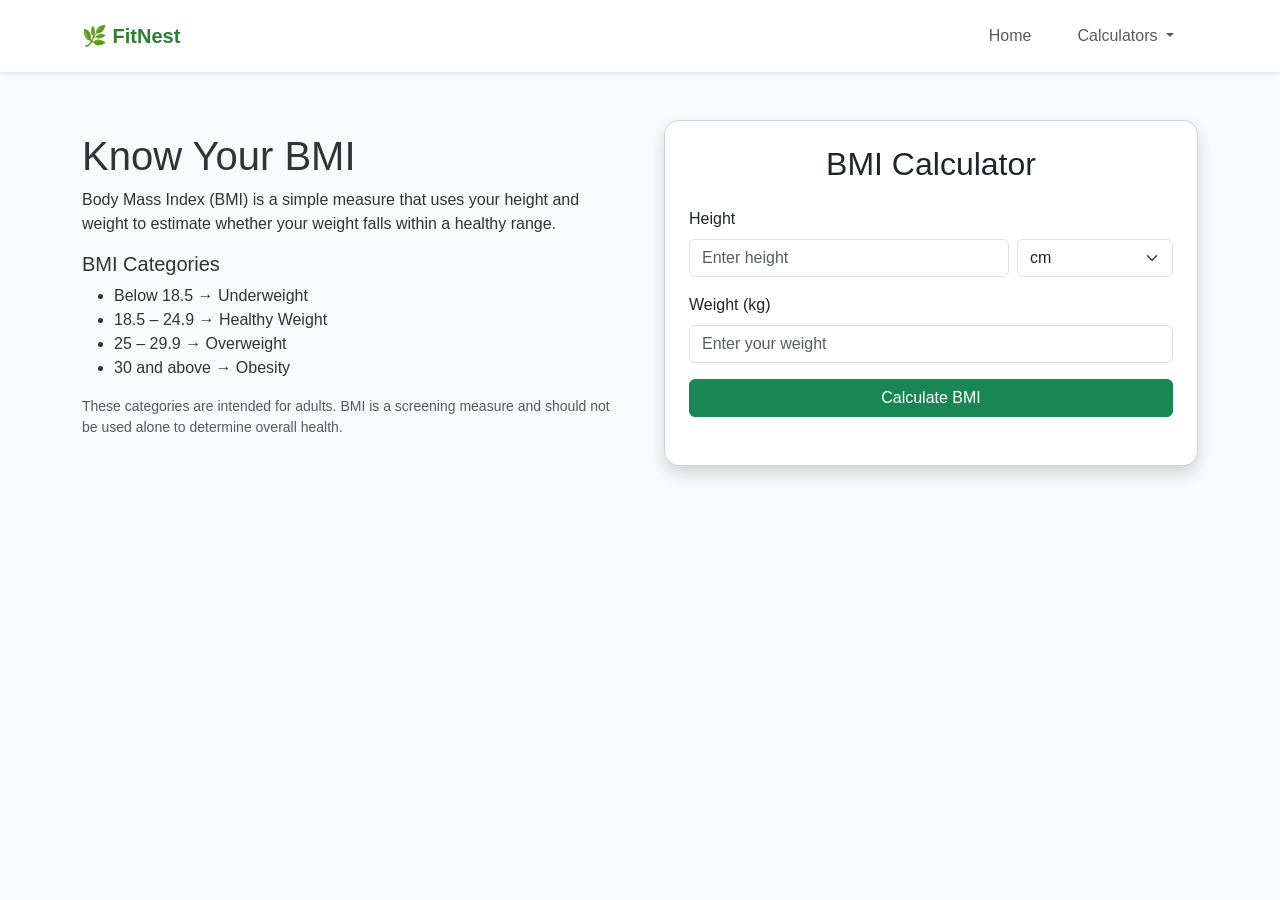
==== pages/bmi.html @ 55b8d534 "Add calculator dropdown navigation" ====
<!DOCTYPE html>
<html lang="en">

<head>
    <meta charset="UTF-8">
    <meta name="viewport" content="width=device-width, initial-scale=1.0">

    <title>BMI Calculator | FitNest</title>

    <!-- Bootstrap CSS -->
    <link href="https://cdn.jsdelivr.net/npm/bootstrap@5.3.8/dist/css/bootstrap.min.css" rel="stylesheet">

    <!-- Custom CSS -->
    <link rel="stylesheet" href="../css/style.css">
</head>

<body>

    <!-- Navbar -->
    <nav class="navbar navbar-expand-lg bg-white shadow-sm py-3">

        <div class="container">

            <a class="navbar-brand logo fw-bold" href="../index.html">
                🌿 FitNest
            </a>

            <button class="navbar-toggler"
                    type="button"
                    data-bs-toggle="collapse"
                    data-bs-target="#navbarNav">

                <span class="navbar-toggler-icon"></span>

            </button>

            <div class="collapse navbar-collapse" id="navbarNav">

                <ul class="navbar-nav ms-auto me-3">

                    <li class="nav-item">
                        <a class="nav-link" href="../index.html">
                            Home
                        </a>
                    </li>

                    <li class="nav-item dropdown">

                        <a class="nav-link dropdown-toggle"
                           href="#"
                           role="button"
                           data-bs-toggle="dropdown">

                            Calculators

                        </a>

                        <ul class="dropdown-menu">

                            <li>
                                <a class="dropdown-item" href="bmi.html">
                                    BMI Calculator
                                </a>
                            </li>

                            <li>
                                <a class="dropdown-item" href="water.html">
                                    Water Intake
                                </a>
                            </li>

                        </ul>

                    </li>

                </ul>

            </div>

        </div>

    </nav>


    <!-- BMI Section -->
    <section class="container py-5">

        <div class="row align-items-center g-5">

            <!-- Information -->
            <div class="col-12 col-lg-6">

                <h1>Know Your BMI</h1>

                <p>
                    Body Mass Index (BMI) is a simple measure that uses your
                    height and weight to estimate whether your weight falls
                    within a healthy range.
                </p>

                <h5>BMI Categories</h5>

                <ul>
                    <li>Below 18.5 → Underweight</li>
                    <li>18.5 – 24.9 → Healthy Weight</li>
                    <li>25 – 29.9 → Overweight</li>
                    <li>30 and above → Obesity</li>
                </ul>

                <p class="text-muted small">
                    These categories are intended for adults. BMI is a
                    screening measure and should not be used alone to
                    determine overall health.
                </p>

            </div>


            <!-- Calculator -->
            <div class="col-12 col-lg-6">

                <div class="card shadow p-4">

                    <h2 class="mb-4 text-center">
                        BMI Calculator
                    </h2>


                    <!-- Height -->
                    <div class="mb-3">

                        <label class="form-label">
                            Height
                        </label>

                        <div class="row g-2">

                            <!-- Height Inputs -->
                            <div class="col-8">

                                <!-- CM Input -->
                                <div id="cmHeight">

                                    <input
                                        type="number"
                                        class="form-control"
                                        id="height"
                                        placeholder="Enter height">

                                </div>


                                <!-- Feet + Inches -->
                                <div class="row g-2 d-none"
                                     id="feetHeight">

                                    <div class="col-6">

                                        <input
                                            type="number"
                                            class="form-control"
                                            id="feet"
                                            placeholder="Feet">

                                    </div>

                                    <div class="col-6">

                                        <input
                                            type="number"
                                            class="form-control"
                                            id="inches"
                                            placeholder="Inches">

                                    </div>

                                </div>

                            </div>


                            <!-- Unit Dropdown -->
                            <div class="col-4">

                                <select
                                    class="form-select"
                                    id="heightUnit"
                                    onchange="changeHeightUnit()">

                                    <option value="cm">
                                        cm
                                    </option>

                                    <option value="ft">
                                        ft / in
                                    </option>

                                </select>

                            </div>

                        </div>

                    </div>


                    <!-- Weight -->
                    <div class="mb-3">

                        <label for="weight" class="form-label">
                            Weight (kg)
                        </label>

                        <input
                            type="number"
                            class="form-control"
                            id="weight"
                            placeholder="Enter your weight">

                    </div>


                    <!-- Calculate Button -->
                    <button
                        class="btn btn-success w-100"
                        onclick="calculateBMI()">

                        Calculate BMI

                    </button>


                    <!-- Result -->
                    <div id="result" class="mt-4"></div>

                </div>

            </div>

        </div>

    </section>


    <!-- Bootstrap JS -->
    <script src="https://cdn.jsdelivr.net/npm/bootstrap@5.3.8/dist/js/bootstrap.bundle.min.js"></script>

    <!-- BMI JavaScript -->
    <script src="../js/bmi.js"></script>

</body>

</html>
---- css/style.css ----
*{
    margin:0;
    padding:0;
    box-sizing:border-box;
    font-family:'Segoe UI',sans-serif;
}

body{
    background:#f8fafc;
    color:#333;
}

/* Navbar */

nav{
    display:flex;
    justify-content:space-between;
    align-items:center;
    padding:20px 8%;
    background:white;
    box-shadow:0 2px 10px rgba(0,0,0,0.08);
}

.logo{
    color:#2e7d32;
}

nav ul{
    display:flex;
    list-style:none;
    gap:30px;
}

nav ul li a{
    text-decoration:none;
    color:#333;
    font-weight:500;
}

button{
    background:#2e7d32;
    color:white;
    border:none;
    padding:12px 22px;
    border-radius:8px;
    cursor:pointer;
}

/* Hero */

.hero{
    display:flex;
    justify-content:space-between;
    align-items:center;
    padding:80px 8%;
    gap:50px;
}

.hero-content{
    flex:1;
}

.hero h1{
    font-size:50px;
    margin-bottom:20px;
    color:#1b4332;
}

.hero p{
    font-size:18px;
    line-height:1.7;
    margin-bottom:30px;
}

.hero-image{
    flex:1;
}

.hero-image img{
    width:100%;
}

/* Features */

.features{
    padding:80px 8%;
    text-align:center;
}

.features h2{
    margin-bottom:40px;
    font-size:36px;
}

.cards{
    display:grid;
    grid-template-columns:repeat(auto-fit,minmax(230px,1fr));
    gap:25px;
}

.card{
    background:white;
    padding:30px;
    border-radius:15px;
    box-shadow:0 5px 20px rgba(0,0,0,0.08);
    transition:.3s;
}

.card:hover{
    transform:translateY(-8px);
}

.card h3{
    margin-bottom:15px;
    color:#2e7d32;
}


/* About Section */

.about{
    display:flex;
    justify-content:space-between;
    align-items:center;
    gap:60px;
    padding:80px 8%;
    background:white;
}

.about-image{
    flex:1;
}

.about-image img{
    width:100%;
    max-width:500px;
}

.about-content{
    flex:1;
}

.about-content h2{
    font-size:40px;
    color:#1b4332;
    margin-bottom:20px;
}

.about-content p{
    font-size:18px;
    line-height:1.8;
    margin-bottom:25px;
    color:#555;
}
/* Footer */

footer{
    background:#1b4332;
    color:white;
    text-align:center;
    padding:20px;
    margin-top:50px;
}
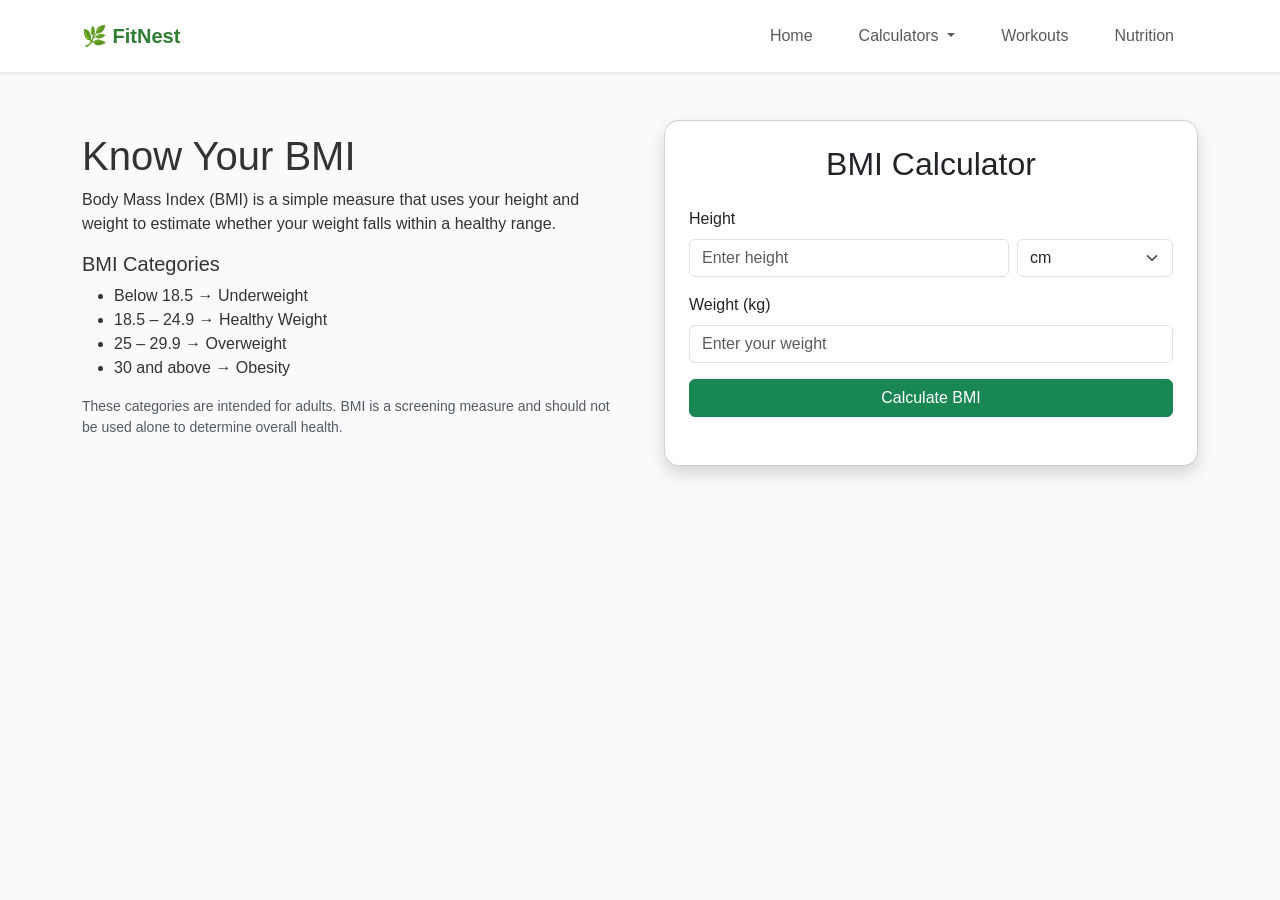
==== commit d977b403: "Add personalized nutrition guide" ====
--- a/pages/bmi.html
+++ b/pages/bmi.html
@@ -17,69 +17,82 @@
 <body>
 
     <!-- Navbar -->
-    <nav class="navbar navbar-expand-lg bg-white shadow-sm py-3">
-
-        <div class="container">
-
-            <a class="navbar-brand logo fw-bold" href="../index.html">
-                🌿 FitNest
-            </a>
-
-            <button class="navbar-toggler"
-                    type="button"
-                    data-bs-toggle="collapse"
-                    data-bs-target="#navbarNav">
-
-                <span class="navbar-toggler-icon"></span>
-
-            </button>
-
-            <div class="collapse navbar-collapse" id="navbarNav">
-
-                <ul class="navbar-nav ms-auto me-3">
-
-                    <li class="nav-item">
-                        <a class="nav-link" href="../index.html">
-                            Home
-                        </a>
-                    </li>
-
-                    <li class="nav-item dropdown">
-
-                        <a class="nav-link dropdown-toggle"
-                           href="#"
-                           role="button"
-                           data-bs-toggle="dropdown">
-
-                            Calculators
-
-                        </a>
-
-                        <ul class="dropdown-menu">
-
-                            <li>
-                                <a class="dropdown-item" href="bmi.html">
-                                    BMI Calculator
-                                </a>
-                            </li>
-
-                            <li>
-                                <a class="dropdown-item" href="water.html">
-                                    Water Intake
-                                </a>
-                            </li>
-
-                        </ul>
-
-                    </li>
-
-                </ul>
-
-            </div>
+   <!-- Navbar -->
+<nav class="navbar navbar-expand-lg bg-white shadow-sm py-3">
+
+    <div class="container">
+
+        <a class="navbar-brand logo fw-bold" href="../index.html">
+            🌿 FitNest
+        </a>
+
+        <button class="navbar-toggler"
+                type="button"
+                data-bs-toggle="collapse"
+                data-bs-target="#navbarNav">
+
+            <span class="navbar-toggler-icon"></span>
+
+        </button>
+
+        <div class="collapse navbar-collapse" id="navbarNav">
+
+            <ul class="navbar-nav ms-auto me-3">
+
+                <li class="nav-item">
+                    <a class="nav-link" href="../index.html">
+                        Home
+                    </a>
+                </li>
+
+                <li class="nav-item dropdown">
+
+                    <a class="nav-link dropdown-toggle"
+                       href="#"
+                       role="button"
+                       data-bs-toggle="dropdown">
+
+                        Calculators
+
+                    </a>
+
+                    <ul class="dropdown-menu">
+
+                        <li>
+                            <a class="dropdown-item" href="bmi.html">
+                                BMI Calculator
+                            </a>
+                        </li>
+
+                        <li>
+                            <a class="dropdown-item" href="water.html">
+                                Water Intake
+                            </a>
+                        </li>
+
+                    </ul>
+
+                </li>
+
+                <li class="nav-item">
+                    <a class="nav-link" href="workout.html">
+                        Workouts
+                    </a>
+                </li>
+
+                <li class="nav-item">
+                    <a class="nav-link" href="nutrition.html">
+                        Nutrition
+                    </a>
+                </li>
+
+            </ul>
 
         </div>
 
-    </nav>
+    </div>
+
+</nav>
 
 
     <!-- BMI Section -->
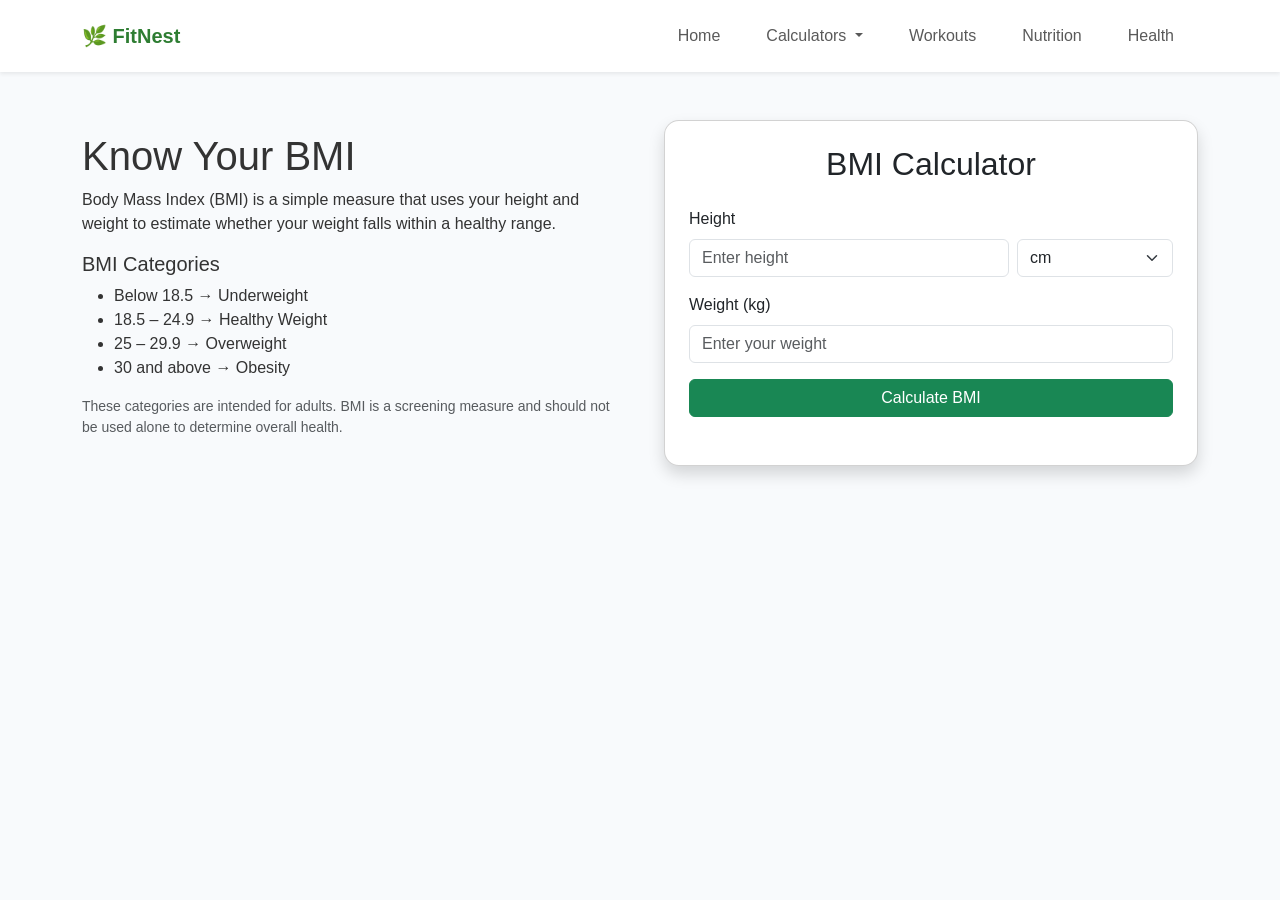
==== commit 7cf0c967: "Add health guidance feature" ====
--- a/pages/bmi.html
+++ b/pages/bmi.html
@@ -83,6 +83,12 @@
                 <li class="nav-item">
                     <a class="nav-link" href="nutrition.html">
                         Nutrition
+                    </a>
+                </li>
+
+                <li class="nav-item">
+                    <a class="nav-link" href="health.html">
+                        Health
                     </a>
                 </li>
 
--- a/css/style.css
+++ b/css/style.css
@@ -160,4 +160,5 @@
     text-align:center;
     padding:20px;
     margin-top:50px;
-}+}
+
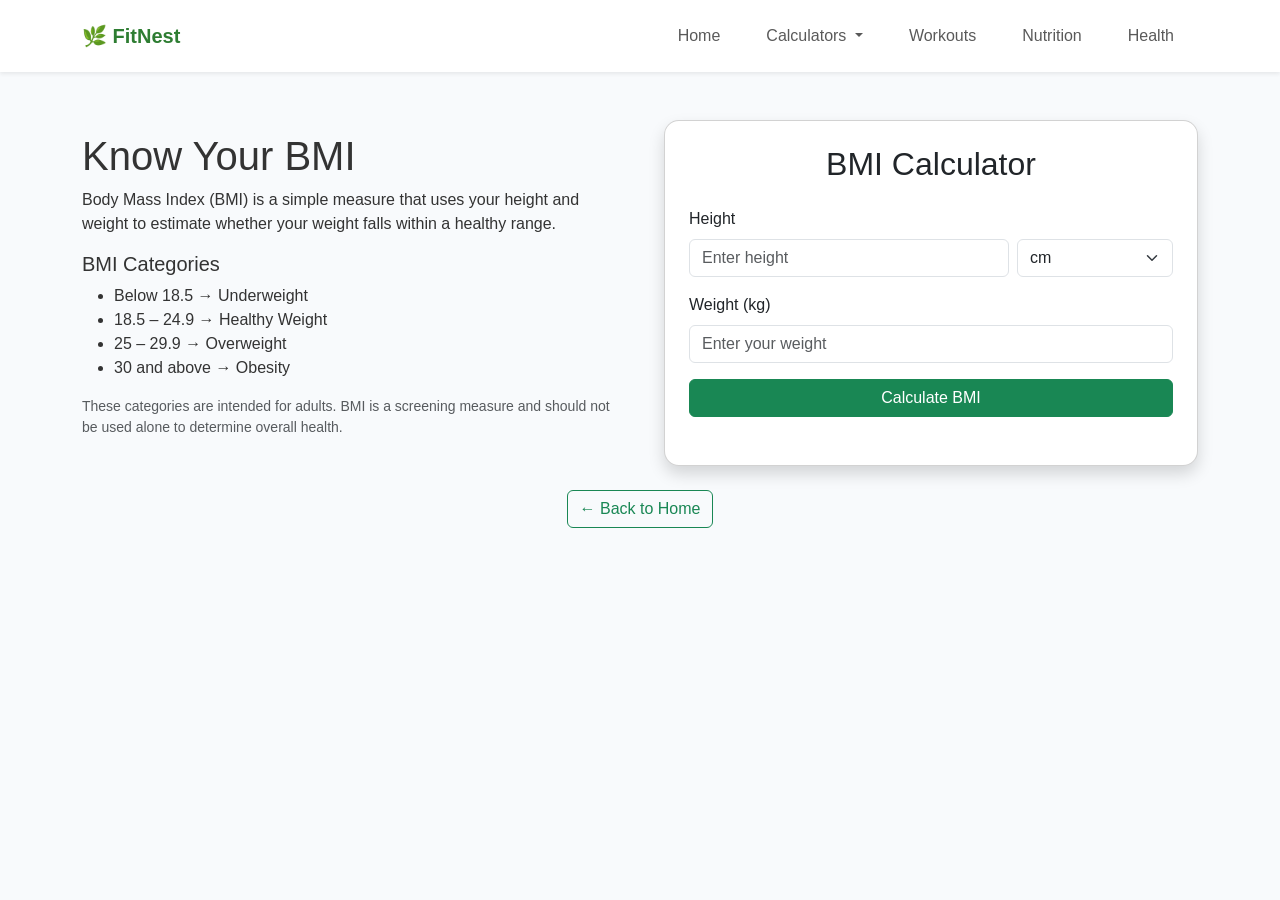
==== commit 89cb81dd: "Improve page navigation" ====
--- a/pages/bmi.html
+++ b/pages/bmi.html
@@ -258,6 +258,12 @@
 
         </div>
 
+        <div class="text-center mt-4">
+    <a href="../index.html" class="btn btn-outline-success">
+        ← Back to Home
+    </a>
+</div>
+
     </section>
 
 
--- a/css/style.css
+++ b/css/style.css
@@ -161,4 +161,6 @@
     padding:20px;
     margin-top:50px;
 }
-
+html {
+    scroll-behavior: smooth;
+}
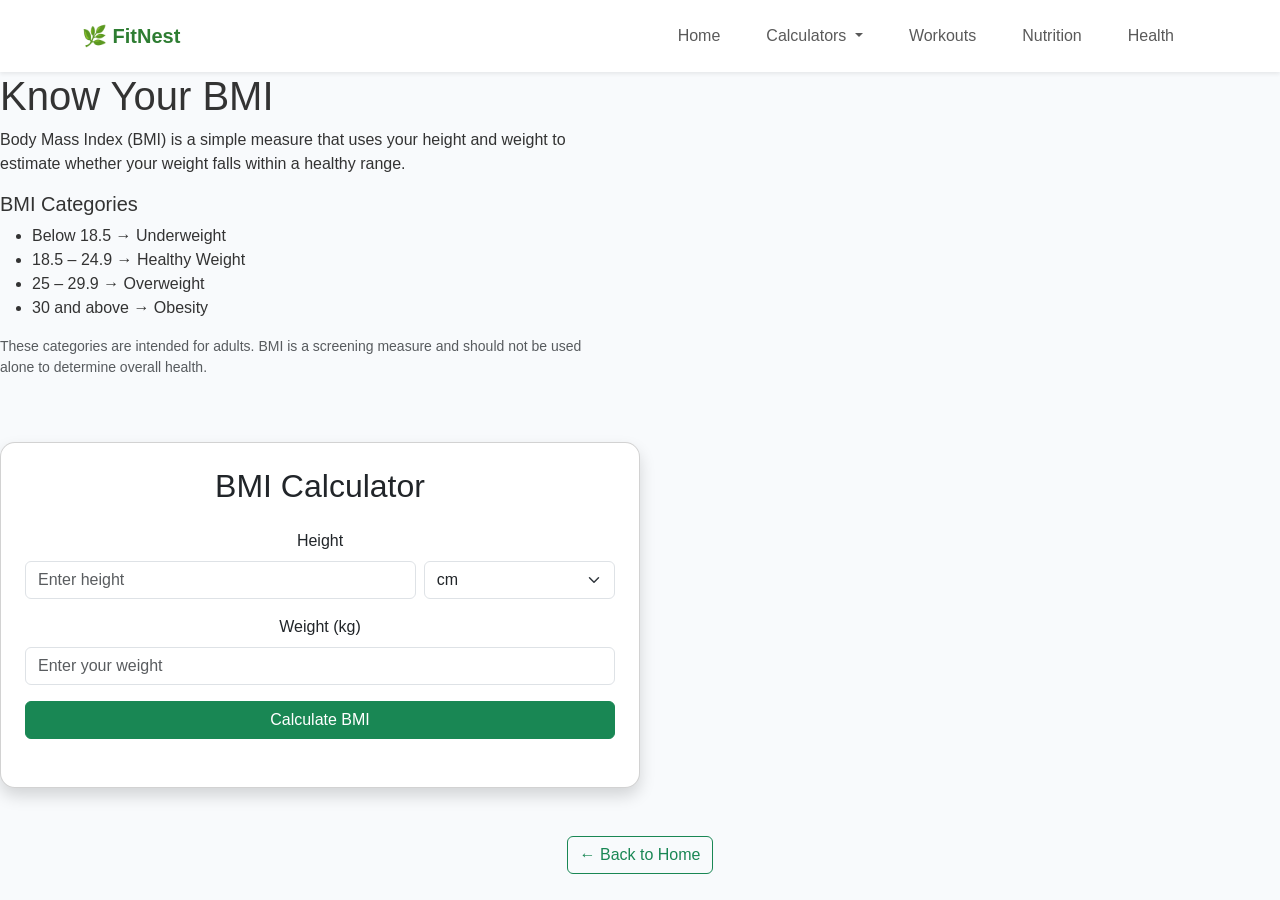
==== commit ac52896a: "Added some images in the image folder" ====
--- a/pages/bmi.html
+++ b/pages/bmi.html
@@ -81,7 +81,7 @@
                 </li>
 
                 <li class="nav-item">
-                    <a class="nav-link" href="nutrition.html">
+                    <a class="nav-link " href="nutrition.html">
                         Nutrition
                     </a>
                 </li>
@@ -102,7 +102,7 @@
 
 
     <!-- BMI Section -->
-    <section class="container py-5">
+
 
         <div class="row align-items-center g-5">
 
@@ -133,7 +133,8 @@
                 </p>
 
             </div>
-
+            <div class="text-center mb-4">
+    
 
             <!-- Calculator -->
             <div class="col-12 col-lg-6">
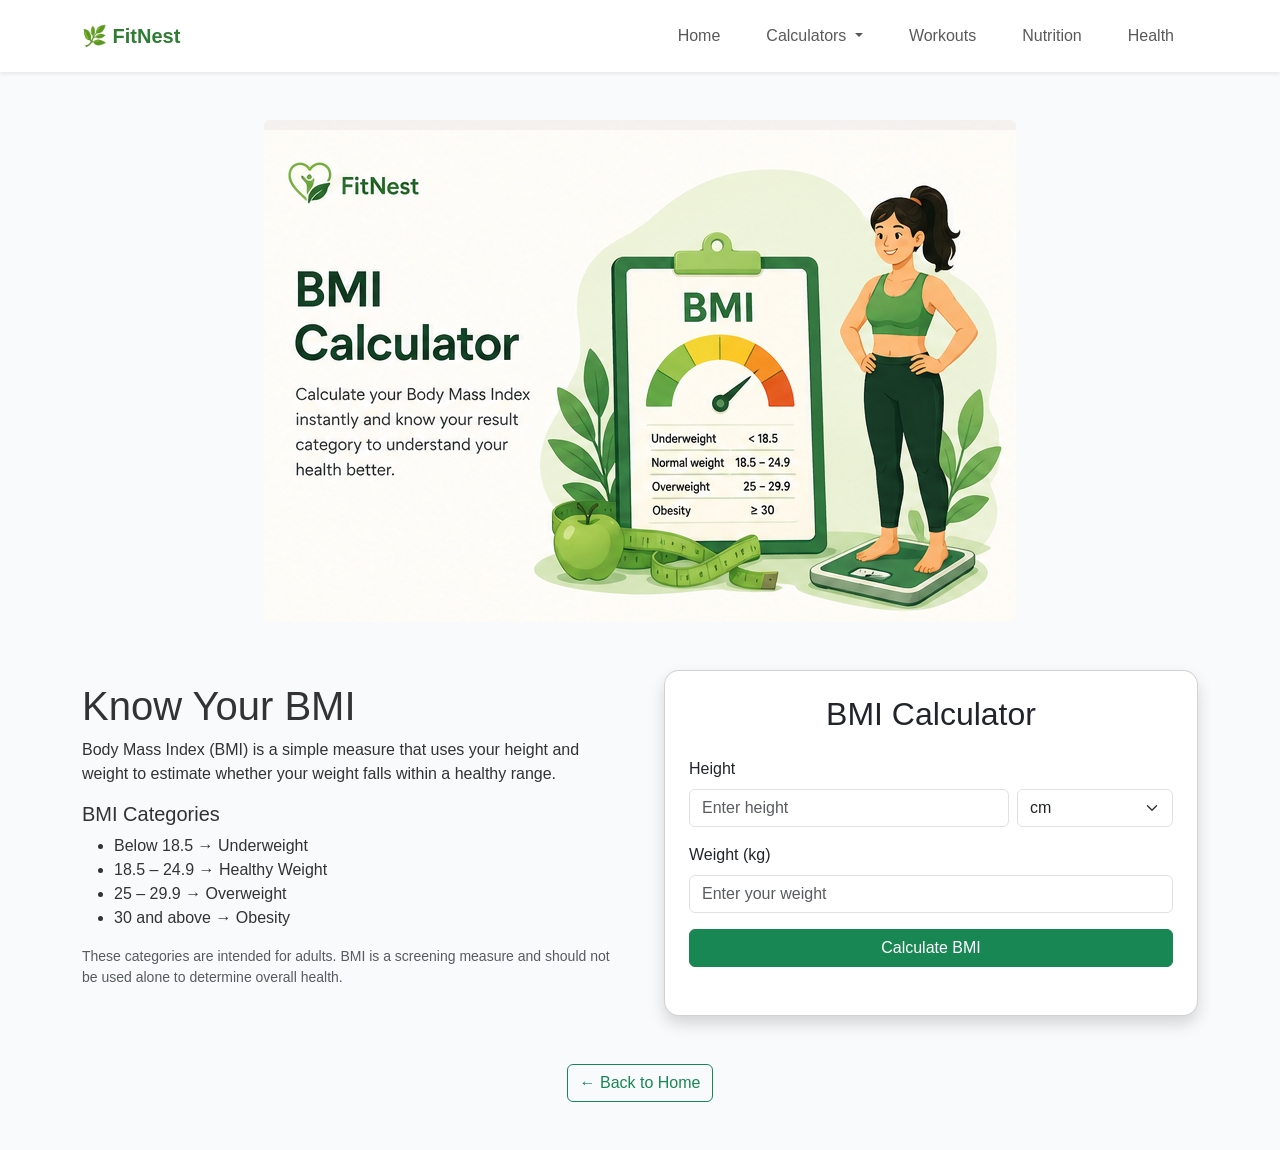
==== commit c5b4d879: "Added bms page image" ====
--- a/pages/bmi.html
+++ b/pages/bmi.html
@@ -2,161 +2,262 @@
 <html lang="en">
 
 <head>
+
     <meta charset="UTF-8">
-    <meta name="viewport" content="width=device-width, initial-scale=1.0">
+
+    <meta name="viewport"
+          content="width=device-width, initial-scale=1.0">
 
     <title>BMI Calculator | FitNest</title>
 
     <!-- Bootstrap CSS -->
-    <link href="https://cdn.jsdelivr.net/npm/bootstrap@5.3.8/dist/css/bootstrap.min.css" rel="stylesheet">
+    <link href="https://cdn.jsdelivr.net/npm/bootstrap@5.3.8/dist/css/bootstrap.min.css"
+          rel="stylesheet">
 
     <!-- Custom CSS -->
-    <link rel="stylesheet" href="../css/style.css">
+    <link rel="stylesheet"
+          href="../css/style.css">
+
 </head>
 
+
 <body>
 
+
     <!-- Navbar -->
-   <!-- Navbar -->
-<nav class="navbar navbar-expand-lg bg-white shadow-sm py-3">
-
-    <div class="container">
-
-        <a class="navbar-brand logo fw-bold" href="../index.html">
-            🌿 FitNest
-        </a>
-
-        <button class="navbar-toggler"
-                type="button"
-                data-bs-toggle="collapse"
-                data-bs-target="#navbarNav">
-
-            <span class="navbar-toggler-icon"></span>
-
-        </button>
-
-        <div class="collapse navbar-collapse" id="navbarNav">
-
-            <ul class="navbar-nav ms-auto me-3">
-
-                <li class="nav-item">
-                    <a class="nav-link" href="../index.html">
-                        Home
-                    </a>
-                </li>
-
-                <li class="nav-item dropdown">
-
-                    <a class="nav-link dropdown-toggle"
-                       href="#"
-                       role="button"
-                       data-bs-toggle="dropdown">
-
-                        Calculators
-
-                    </a>
-
-                    <ul class="dropdown-menu">
-
-                        <li>
-                            <a class="dropdown-item" href="bmi.html">
-                                BMI Calculator
-                            </a>
-                        </li>
-
-                        <li>
-                            <a class="dropdown-item" href="water.html">
-                                Water Intake
-                            </a>
-                        </li>
-
-                    </ul>
-
-                </li>
-
-                <li class="nav-item">
-                    <a class="nav-link" href="workout.html">
-                        Workouts
-                    </a>
-                </li>
-
-                <li class="nav-item">
-                    <a class="nav-link " href="nutrition.html">
-                        Nutrition
-                    </a>
-                </li>
-
-                <li class="nav-item">
-                    <a class="nav-link" href="health.html">
-                        Health
-                    </a>
-                </li>
-
-            </ul>
+    <nav class="navbar navbar-expand-lg bg-white shadow-sm py-3">
+
+        <div class="container">
+
+            <a class="navbar-brand logo fw-bold"
+               href="../index.html">
+
+                🌿 FitNest
+
+            </a>
+
+
+            <button class="navbar-toggler"
+                    type="button"
+                    data-bs-toggle="collapse"
+                    data-bs-target="#navbarNav">
+
+                <span class="navbar-toggler-icon"></span>
+
+            </button>
+
+
+            <div class="collapse navbar-collapse"
+                 id="navbarNav">
+
+                <ul class="navbar-nav ms-auto me-3">
+
+                    <li class="nav-item">
+
+                        <a class="nav-link"
+                           href="../index.html">
+
+                            Home
+
+                        </a>
+
+                    </li>
+
+
+                    <!-- Calculators -->
+                    <li class="nav-item dropdown">
+
+                        <a class="nav-link dropdown-toggle"
+                           href="#"
+                           role="button"
+                           data-bs-toggle="dropdown">
+
+                            Calculators
+
+                        </a>
+
+
+                        <ul class="dropdown-menu">
+
+                            <li>
+
+                                <a class="dropdown-item"
+                                   href="bmi.html">
+
+                                    BMI Calculator
+
+                                </a>
+
+                            </li>
+
+
+                            <li>
+
+                                <a class="dropdown-item"
+                                   href="water.html">
+
+                                    Water Intake
+
+                                </a>
+
+                            </li>
+
+                        </ul>
+
+                    </li>
+
+
+                    <!-- Workouts -->
+                    <li class="nav-item">
+
+                        <a class="nav-link"
+                           href="workout.html">
+
+                            Workouts
+
+                        </a>
+
+                    </li>
+
+
+                    <!-- Nutrition -->
+                    <li class="nav-item">
+
+                        <a class="nav-link"
+                           href="nutrition.html">
+
+                            Nutrition
+
+                        </a>
+
+                    </li>
+
+
+                    <!-- Health -->
+                    <li class="nav-item">
+
+                        <a class="nav-link"
+                           href="health.html">
+
+                            Health
+
+                        </a>
+
+                    </li>
+
+                </ul>
+
+            </div>
 
         </div>
 
-    </div>
-
-</nav>
+    </nav>
+
 
 
     <!-- BMI Section -->
-
-
+    <section class="container py-5">
+
+
+        <!-- BMI Image -->
+        <div class="text-center mb-5">
+
+            <img src="../images/bmi.png"
+                 class="img-fluid rounded page-image"
+                 alt="BMI Calculator">
+
+        </div>
+
+
+        <!-- BMI Content -->
         <div class="row align-items-center g-5">
+
 
             <!-- Information -->
             <div class="col-12 col-lg-6">
 
-                <h1>Know Your BMI</h1>
+                <h1>
+                    Know Your BMI
+                </h1>
+
 
                 <p>
-                    Body Mass Index (BMI) is a simple measure that uses your
-                    height and weight to estimate whether your weight falls
-                    within a healthy range.
+
+                    Body Mass Index (BMI) is a simple measure
+                    that uses your height and weight to estimate
+                    whether your weight falls within a healthy range.
+
                 </p>
 
-                <h5>BMI Categories</h5>
+
+                <h5>
+                    BMI Categories
+                </h5>
+
 
                 <ul>
-                    <li>Below 18.5 → Underweight</li>
-                    <li>18.5 – 24.9 → Healthy Weight</li>
-                    <li>25 – 29.9 → Overweight</li>
-                    <li>30 and above → Obesity</li>
+
+                    <li>
+                        Below 18.5 → Underweight
+                    </li>
+
+                    <li>
+                        18.5 – 24.9 → Healthy Weight
+                    </li>
+
+                    <li>
+                        25 – 29.9 → Overweight
+                    </li>
+
+                    <li>
+                        30 and above → Obesity
+                    </li>
+
                 </ul>
 
+
                 <p class="text-muted small">
-                    These categories are intended for adults. BMI is a
-                    screening measure and should not be used alone to
-                    determine overall health.
+
+                    These categories are intended for adults.
+                    BMI is a screening measure and should not
+                    be used alone to determine overall health.
+
                 </p>
 
             </div>
-            <div class="text-center mb-4">
-    
+
+
 
             <!-- Calculator -->
             <div class="col-12 col-lg-6">
 
                 <div class="card shadow p-4">
 
+
                     <h2 class="mb-4 text-center">
+
                         BMI Calculator
+
                     </h2>
+
 
 
                     <!-- Height -->
                     <div class="mb-3">
 
                         <label class="form-label">
+
                             Height
+
                         </label>
 
+
                         <div class="row g-2">
+
 
                             <!-- Height Inputs -->
                             <div class="col-8">
+
 
                                 <!-- CM Input -->
                                 <div id="cmHeight">
@@ -170,9 +271,11 @@
                                 </div>
 
 
+
                                 <!-- Feet + Inches -->
                                 <div class="row g-2 d-none"
                                      id="feetHeight">
+
 
                                     <div class="col-6">
 
@@ -184,6 +287,7 @@
 
                                     </div>
 
+
                                     <div class="col-6">
 
                                         <input
@@ -194,9 +298,11 @@
 
                                     </div>
 
+
                                 </div>
 
                             </div>
+
 
 
                             <!-- Unit Dropdown -->
@@ -224,12 +330,17 @@
                     </div>
 
 
+
                     <!-- Weight -->
                     <div class="mb-3">
 
-                        <label for="weight" class="form-label">
+                        <label for="weight"
+                               class="form-label">
+
                             Weight (kg)
+
                         </label>
+
 
                         <input
                             type="number"
@@ -240,6 +351,7 @@
                     </div>
 
 
+
                     <!-- Calculate Button -->
                     <button
                         class="btn btn-success w-100"
@@ -250,8 +362,13 @@
                     </button>
 
 
+
                     <!-- Result -->
-                    <div id="result" class="mt-4"></div>
+                    <div id="result"
+                         class="mt-4">
+
+                    </div>
+
 
                 </div>
 
@@ -259,21 +376,33 @@
 
         </div>
 
-        <div class="text-center mt-4">
-    <a href="../index.html" class="btn btn-outline-success">
-        ← Back to Home
-    </a>
-</div>
+
+
+        <!-- Back to Home -->
+        <div class="text-center mt-5">
+
+            <a href="../index.html"
+               class="btn btn-outline-success">
+
+                ← Back to Home
+
+            </a>
+
+        </div>
+
 
     </section>
+
 
 
     <!-- Bootstrap JS -->
     <script src="https://cdn.jsdelivr.net/npm/bootstrap@5.3.8/dist/js/bootstrap.bundle.min.js"></script>
 
+
     <!-- BMI JavaScript -->
     <script src="../js/bmi.js"></script>
 
+
 </body>
 
 </html>
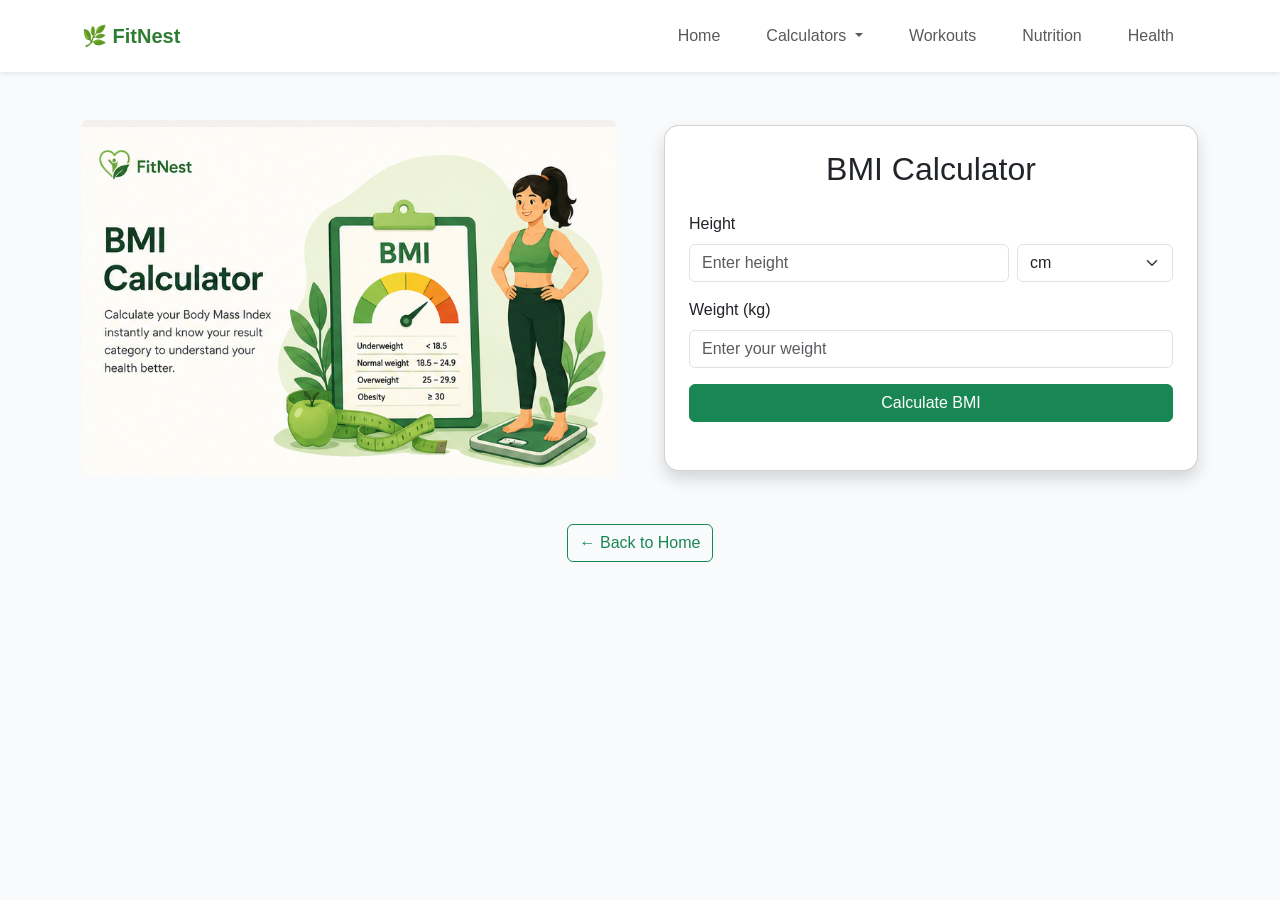
==== commit b323a960: "Made bmi page ui better,removed duplicates" ====
--- a/pages/bmi.html
+++ b/pages/bmi.html
@@ -153,14 +153,14 @@
 
     </nav>
 
-
-
-    <!-- BMI Section -->
-    <section class="container py-5">
-
+<!-- BMI Section -->
+<!-- BMI Section -->
+<section class="container py-5">
+
+    <div class="row align-items-center g-5">
 
         <!-- BMI Image -->
-        <div class="text-center mb-5">
+        <div class="col-12 col-lg-6 text-center">
 
             <img src="../images/bmi.png"
                  class="img-fluid rounded page-image"
@@ -169,231 +169,148 @@
         </div>
 
 
-        <!-- BMI Content -->
-        <div class="row align-items-center g-5">
-
-
-            <!-- Information -->
-            <div class="col-12 col-lg-6">
-
-                <h1>
-                    Know Your BMI
-                </h1>
-
-
-                <p>
-
-                    Body Mass Index (BMI) is a simple measure
-                    that uses your height and weight to estimate
-                    whether your weight falls within a healthy range.
-
-                </p>
-
-
-                <h5>
-                    BMI Categories
-                </h5>
-
-
-                <ul>
-
-                    <li>
-                        Below 18.5 → Underweight
-                    </li>
-
-                    <li>
-                        18.5 – 24.9 → Healthy Weight
-                    </li>
-
-                    <li>
-                        25 – 29.9 → Overweight
-                    </li>
-
-                    <li>
-                        30 and above → Obesity
-                    </li>
-
-                </ul>
-
-
-                <p class="text-muted small">
-
-                    These categories are intended for adults.
-                    BMI is a screening measure and should not
-                    be used alone to determine overall health.
-
-                </p>
-
-            </div>
-
-
-
-            <!-- Calculator -->
-            <div class="col-12 col-lg-6">
-
-                <div class="card shadow p-4">
-
-
-                    <h2 class="mb-4 text-center">
-
-                        BMI Calculator
-
-                    </h2>
-
-
-
-                    <!-- Height -->
-                    <div class="mb-3">
-
-                        <label class="form-label">
-
-                            Height
-
-                        </label>
-
-
-                        <div class="row g-2">
-
-
-                            <!-- Height Inputs -->
-                            <div class="col-8">
-
-
-                                <!-- CM Input -->
-                                <div id="cmHeight">
+        <!-- Calculator -->
+        <div class="col-12 col-lg-6">
+
+            <div class="card shadow p-4">
+
+                <h2 class="mb-4 text-center">
+                    BMI Calculator
+                </h2>
+
+
+                <!-- Height -->
+                <div class="mb-3">
+
+                    <label class="form-label">
+                        Height
+                    </label>
+
+                    <div class="row g-2">
+
+                        <div class="col-8">
+
+                            <!-- CM Input -->
+                            <div id="cmHeight">
+
+                                <input
+                                    type="number"
+                                    class="form-control"
+                                    id="height"
+                                    placeholder="Enter height">
+
+                            </div>
+
+
+                            <!-- Feet + Inches -->
+                            <div class="row g-2 d-none"
+                                 id="feetHeight">
+
+                                <div class="col-6">
 
                                     <input
                                         type="number"
                                         class="form-control"
-                                        id="height"
-                                        placeholder="Enter height">
+                                        id="feet"
+                                        placeholder="Feet">
 
                                 </div>
 
-
-
-                                <!-- Feet + Inches -->
-                                <div class="row g-2 d-none"
-                                     id="feetHeight">
-
-
-                                    <div class="col-6">
-
-                                        <input
-                                            type="number"
-                                            class="form-control"
-                                            id="feet"
-                                            placeholder="Feet">
-
-                                    </div>
-
-
-                                    <div class="col-6">
-
-                                        <input
-                                            type="number"
-                                            class="form-control"
-                                            id="inches"
-                                            placeholder="Inches">
-
-                                    </div>
-
+                                <div class="col-6">
+
+                                    <input
+                                        type="number"
+                                        class="form-control"
+                                        id="inches"
+                                        placeholder="Inches">
 
                                 </div>
 
                             </div>
 
-
-
-                            <!-- Unit Dropdown -->
-                            <div class="col-4">
-
-                                <select
-                                    class="form-select"
-                                    id="heightUnit"
-                                    onchange="changeHeightUnit()">
-
-                                    <option value="cm">
-                                        cm
-                                    </option>
-
-                                    <option value="ft">
-                                        ft / in
-                                    </option>
-
-                                </select>
-
-                            </div>
-
                         </div>
 
+
+                        <!-- Unit -->
+                        <div class="col-4">
+
+                            <select
+                                class="form-select"
+                                id="heightUnit"
+                                onchange="changeHeightUnit()">
+
+                                <option value="cm">
+                                    cm
+                                </option>
+
+                                <option value="ft">
+                                    ft / in
+                                </option>
+
+                            </select>
+
+                        </div>
+
                     </div>
 
-
-
-                    <!-- Weight -->
-                    <div class="mb-3">
-
-                        <label for="weight"
-                               class="form-label">
-
-                            Weight (kg)
-
-                        </label>
-
-
-                        <input
-                            type="number"
-                            class="form-control"
-                            id="weight"
-                            placeholder="Enter your weight">
-
-                    </div>
-
-
-
-                    <!-- Calculate Button -->
-                    <button
-                        class="btn btn-success w-100"
-                        onclick="calculateBMI()">
-
-                        Calculate BMI
-
-                    </button>
-
-
-
-                    <!-- Result -->
-                    <div id="result"
-                         class="mt-4">
-
-                    </div>
-
-
                 </div>
 
+
+                <!-- Weight -->
+                <div class="mb-3">
+
+                    <label for="weight"
+                           class="form-label">
+
+                        Weight (kg)
+
+                    </label>
+
+                    <input
+                        type="number"
+                        class="form-control"
+                        id="weight"
+                        placeholder="Enter your weight">
+
+                </div>
+
+
+                <!-- Calculate -->
+                <button
+                    class="btn btn-success w-100"
+                    onclick="calculateBMI()">
+
+                    Calculate BMI
+
+                </button>
+
+
+                <!-- Result -->
+                <div id="result"
+                     class="mt-4">
+
+                </div>
+
             </div>
 
         </div>
 
-
-
-        <!-- Back to Home -->
-        <div class="text-center mt-5">
-
-            <a href="../index.html"
-               class="btn btn-outline-success">
-
-                ← Back to Home
-
-            </a>
-
-        </div>
-
-
-    </section>
-
-
+    </div>
+
+
+    <!-- Back to Home -->
+    <div class="text-center mt-5">
+
+        <a href="../index.html"
+           class="btn btn-outline-success">
+
+            ← Back to Home
+
+        </a>
+
+    </div>
+
+</section>
 
     <!-- Bootstrap JS -->
     <script src="https://cdn.jsdelivr.net/npm/bootstrap@5.3.8/dist/js/bootstrap.bundle.min.js"></script>
--- a/css/style.css
+++ b/css/style.css
@@ -164,3 +164,8 @@
 html {
     scroll-behavior: smooth;
 }
+.page-image {
+    max-width: 600px;
+    width: 100%;
+    height: auto;
+}
